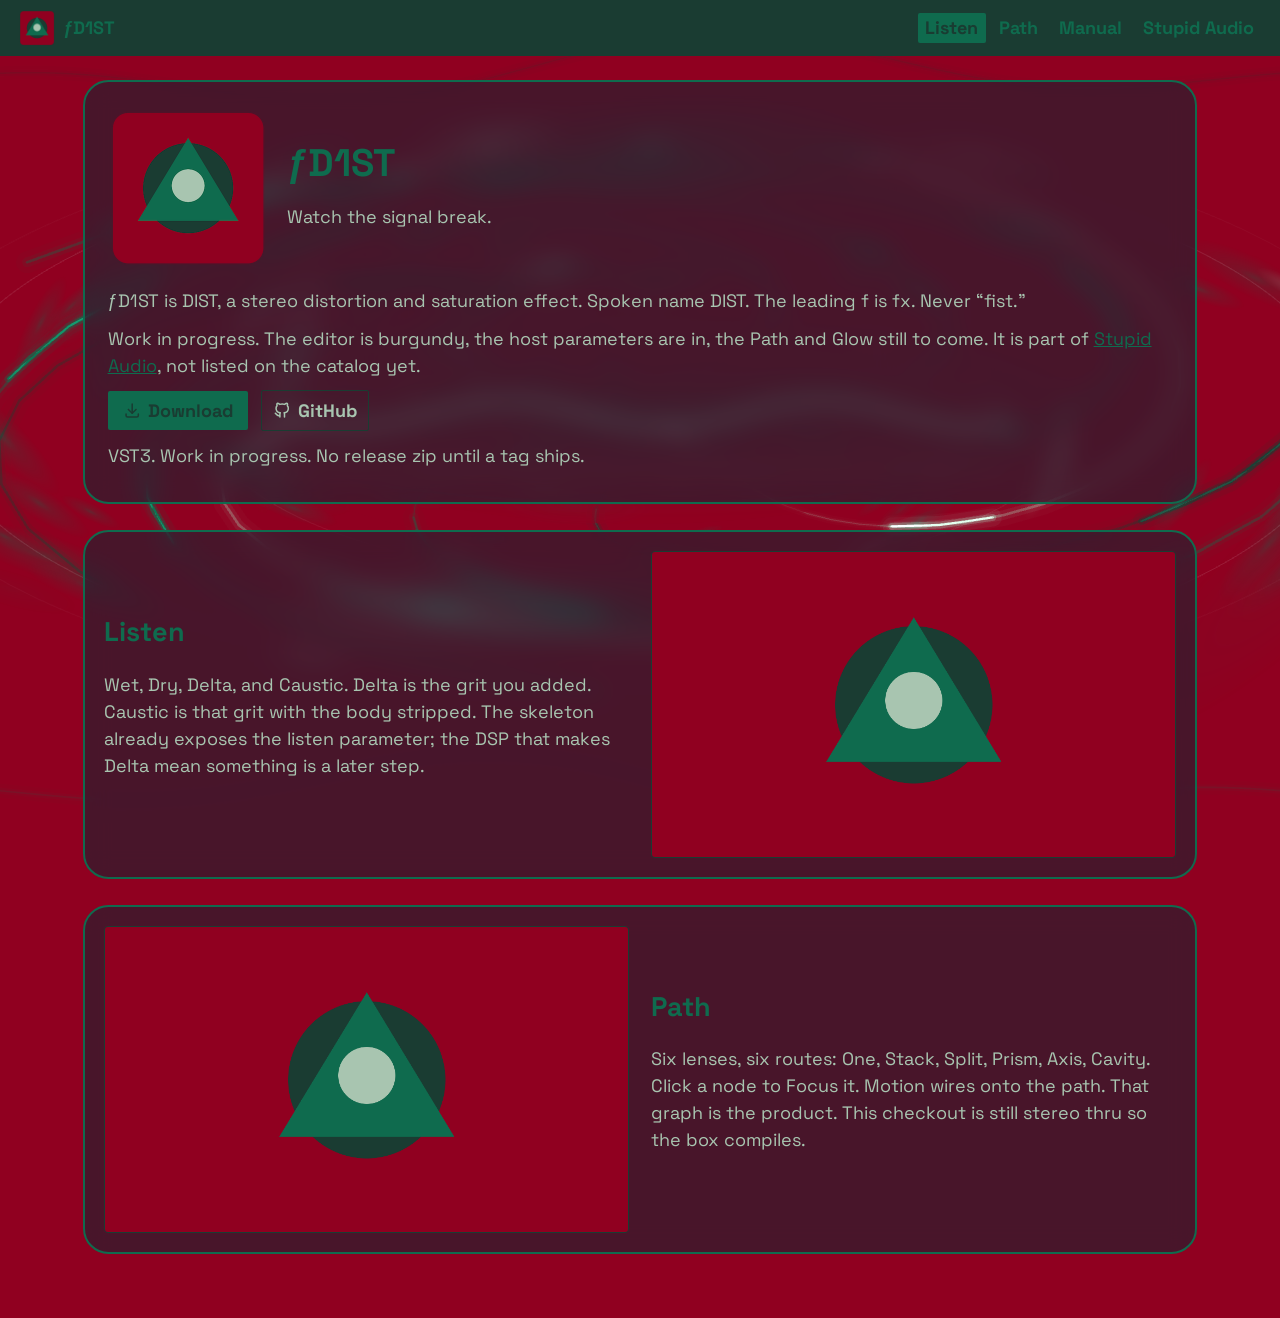
==== docs/index.html @ dd11bec7 "add GitHub Pages site under docs - Forest Depth theme, spec, stub landing and manual - vendor copied" ====
<!DOCTYPE html>
<html lang="en">
<head>
  <meta charset="utf-8">
  <meta name="viewport" content="width=device-width, initial-scale=1">
  <title>&fnof;D1ST — DIST distortion FX</title>
  <meta name="description" content="&fnof;D1ST is DIST, a stereo distortion and saturation effect. Watch the signal break. VST3. Work in progress.">
  <meta property="og:type" content="website">
  <meta property="og:site_name" content="Stupid Audio">
  <meta property="og:title" content="&fnof;D1ST — DIST distortion FX">
  <meta property="og:description" content="&fnof;D1ST is DIST, a stereo distortion and saturation effect. Watch the signal break. VST3. Work in progress.">
  <meta property="og:url" content="https://iamtew.github.io/fD1ST/">
  <meta property="og:image" content="https://iamtew.github.io/fD1ST/ogimage-fD1ST.png">
  <meta property="og:image:width" content="1200">
  <meta property="og:image:height" content="630">
  <meta name="twitter:card" content="summary_large_image">
  <meta name="twitter:image" content="https://iamtew.github.io/fD1ST/ogimage-fD1ST.png">
  <link rel="icon" href="logo.png">
  <link rel="stylesheet" href="style.css">
</head>
<body>
  <canvas id="fx" aria-hidden="true"></canvas>
  <header>
    <a class="brand" href="#top"><img src="logo.png" alt="" width="36" height="36">&fnof;D1ST</a>
    <button type="button" class="nav-toggle" aria-expanded="false" aria-controls="site-nav" aria-label="Menu">
      <svg class="icon" aria-hidden="true"><use href="icons.svg#menu"></use></svg>
    </button>
    <nav id="site-nav">
      <a href="#listen">Listen</a>
      <a href="#path">Path</a>
      <a href="docs.html">Manual</a>
      <a href="https://audio.stupid.systems/">Stupid Audio</a>
    </nav>
  </header>

  <main id="top" class="landing">
    <div class="hero-panel">
      <div class="lead">
        <img class="hero" src="logo.png" alt="&fnof;D1ST" width="160" height="160">
        <div>
          <h1>&fnof;D1ST</h1>
          <p class="tag">Watch the signal break.</p>
        </div>
      </div>
      <p>&fnof;D1ST is DIST, a stereo distortion and saturation effect. Spoken name DIST. The leading f is fx. Never “fist.”</p>
      <p>Work in progress. The editor is burgundy, the host parameters are in, the Path and Glow still to come. It is part of <a href="https://audio.stupid.systems/">Stupid Audio</a>, not listed on the catalog yet.</p>
      <p class="actions">
        <button type="button" class="download" data-dl-open>
          <svg class="icon" aria-hidden="true"><use href="icons.svg#download"></use></svg>
          Download
        </button>
        <a class="repo" href="https://github.com/iamtew/fD1ST">
          <svg class="icon" aria-hidden="true"><use href="icons.svg#github"></use></svg>
          GitHub
        </a>
      </p>
      <p class="meta">VST3. Work in progress. No release zip until a tag ships.</p>
    </div>

    <section id="listen" class="feature">
      <div>
        <h2>Listen</h2>
        <p>Wet, Dry, Delta, and Caustic. Delta is the grit you added. Caustic is that grit with the body stripped. The skeleton already exposes the listen parameter; the DSP that makes Delta mean something is a later step.</p>
      </div>
      <img class="shot" src="Screenshot1.png" alt="The &fnof;D1ST editor">
    </section>

    <section id="path" class="feature">
      <div>
        <h2>Path</h2>
        <p>Six lenses, six routes: One, Stack, Split, Prism, Axis, Cavity. Click a node to Focus it. Motion wires onto the path. That graph is the product. This checkout is still stereo thru so the box compiles.</p>
      </div>
      <img class="shot" src="Screenshot2.png" alt="&fnof;D1ST placeholder">
    </section>
  </main>

  <dialog id="dl" class="dl-dialog" aria-labelledby="dl-title">
    <button type="button" class="dl-close" data-dl-close aria-label="Close">
      <svg class="icon" aria-hidden="true"><use href="icons.svg#close"></use></svg>
    </button>
    <h2 id="dl-title">Download &fnof;D1ST</h2>
    <div class="dl-kind">
      <p>No tagged build yet. When a numeric tag ships, the Windows installer lands here.</p>
      <div class="dl-row" data-kind="installer" hidden>
        <a class="download os" data-os="win" hidden>
          <svg class="icon" aria-hidden="true"><use href="icons.svg#windows"></use></svg>
          Windows installer
        </a>
      </div>
    </div>
    <div class="dl-kind">
      <p>The VST3 zip is just the plugin. Drop it where your DAW looks for VST3s. Mac builds are ad-hoc signed, so Gatekeeper will sulk until you right-click Open the first time.</p>
      <div class="dl-row" data-kind="vst3" hidden>
        <a class="download os" data-os="win" hidden>
          <svg class="icon" aria-hidden="true"><use href="icons.svg#windows"></use></svg>
          Windows
        </a>
        <a class="download os" data-os="linux" hidden>
          <svg class="icon tux" aria-hidden="true"><use href="icons.svg#linux"></use></svg>
          Linux
        </a>
        <a class="download os" data-os="mac" hidden>
          <svg class="icon" aria-hidden="true"><use href="icons.svg#apple"></use></svg>
          macOS
        </a>
      </div>
    </div>
    <img class="dl-logo" src="logo.png" alt="" width="192" height="192">
  </dialog>

  <script src="icons.js"></script>
  <script type="module" src="fx.js"></script>
  <script src="site.js"></script>
</body>
</html>
---- docs/style.css ----
@font-face {
  font-family: "Space Grotesk";
  src: url("vendor/fonts/SpaceGrotesk-latin-wght.woff2") format("woff2");
  font-weight: 300 700;
  font-style: normal;
  font-display: swap;
}

:root {
  --ink: #1A3C32;
  --knob: #1A3C32;
  --lane: #1A3C32;
  --background: #900020;
  --orange: #0F6B4E;
  --orange-dim: #A8C5B0;
  --metal: #A8C5B0;
  --muted: #A8C5B0;
}

* { box-sizing: border-box; }

body {
  margin: 0;
  background: var(--background);
  color: var(--metal);
  font: 18px/1.5 "Space Grotesk", sans-serif;
}

#fx {
  position: fixed;
  inset: 0;
  overflow: hidden;
  pointer-events: none;
  z-index: 0;
}

/* ?fx preview: the canvas is the whole page. */
body.fx-only { overflow: hidden; cursor: none; }
body.fx-only > :not(#fx) { display: none; }

a { color: var(--orange); }
a:hover { color: var(--orange-dim); }

.icon {
  width: 1.15rem;
  height: 1.15rem;
  flex: 0 0 auto;
  display: block;
  fill: none;
  stroke: currentColor;
  stroke-width: 2;
  pointer-events: none;
}

/* Filled Tux. The stroke rule above would erase it. */
.icon.tux {
  width: 1.45rem;
  height: 1.45rem;
  fill: currentColor;
  stroke: none;
}

header {
  position: sticky;
  top: 0;
  z-index: 2;
  display: flex;
  align-items: center;
  justify-content: space-between;
  gap: 1rem;
  padding: 0.6rem 1.2rem;
  background: var(--ink);
  border-bottom: 1px solid var(--lane);
}

.brand {
  display: flex;
  align-items: center;
  gap: 0.5rem;
  color: var(--orange);
  font-weight: 700;
  text-decoration: none;
}

.brand img { width: 36px; height: 36px; display: block; }

.nav-toggle {
  display: none;
  margin-left: auto;
  background: none;
  border: 1px solid var(--lane);
  color: var(--orange);
  padding: 0.35rem;
  border-radius: 2px;
  cursor: pointer;
}

header nav {
  display: flex;
  flex-wrap: wrap;
  align-items: center;
  gap: 0.4rem;
  justify-content: flex-end;
}

header nav a {
  color: var(--orange);
  font-weight: 700;
  text-decoration: none;
  padding: 0.1rem 0.45rem;
  border-radius: 2px;
}

header nav a.on,
header nav a[aria-current="page"] {
  color: var(--ink);
  background: var(--orange);
}

.topbar-label {
  color: var(--orange);
  letter-spacing: 0.16em;
  text-transform: uppercase;
  font-size: 0.72rem;
}

.topbar .download { margin-left: auto; }

.repo {
  display: inline-flex;
  align-items: center;
  gap: 0.4rem;
  color: var(--metal);
  text-decoration: none;
  padding: 0.35rem 0.7rem;
  border: 1px solid var(--lane);
  border-radius: 2px;
  font-weight: 700;
}

.repo:hover { color: var(--orange); border-color: var(--orange); }

main.landing {
  position: relative;
  z-index: 1;
  max-width: 72rem;
  margin: 0 auto;
  padding: 1.5rem 1.2rem 4rem;
}

.hero-panel,
.feature {
  background: rgba(26, 35, 50, 0.6);
  border: 2px solid var(--orange);
  border-radius: 1.6rem;
  backdrop-filter: blur(12px);
  -webkit-backdrop-filter: blur(12px);
}

.hero-panel {
  padding: 1.6rem 1.4rem 1.4rem;
}

.lead {
  display: flex;
  align-items: center;
  gap: 1.2rem;
  margin-bottom: 1.2rem;
}

.hero { display: block; flex-shrink: 0; width: 160px; height: 160px; }

h1, h2 { color: var(--orange); margin: 0 0 0.4rem; }

h1 { font-size: 2.4rem; }

.hero-panel p { margin: 0.7rem 0; }

.demos {
  display: flex;
  flex-wrap: wrap;
  gap: 1rem;
  margin: 1rem 0;
}

.demo { margin: 0; flex: 1 1 16rem; }
.demo a { display: block; font-size: 0.95rem; margin-bottom: 0.25rem; font-weight: 700; }
.demo audio { width: 100%; display: block; }

.actions {
  display: flex;
  flex-wrap: wrap;
  align-items: center;
  gap: 0.8rem;
  margin: 1rem 0 0.4rem;
}

.download {
  display: inline-flex;
  align-items: center;
  gap: 0.4rem;
  background: var(--orange);
  color: var(--ink);
  font: inherit;
  font-weight: 700;
  text-decoration: none;
  padding: 0.4rem 0.95rem;
  border: 0;
  border-radius: 2px;
  cursor: pointer;
}

.download:hover { background: var(--orange-dim); color: var(--ink); }

.meta { color: var(--muted); margin: 0; }

.feature {
  display: grid;
  grid-template-columns: 1fr 1fr;
  gap: 1.4rem;
  align-items: center;
  margin-top: 1.6rem;
  padding: 1.2rem;
}

.feature:nth-of-type(even) { direction: rtl; }
.feature:nth-of-type(even) > * { direction: ltr; }

.shot-open {
  display: block;
  width: 100%;
  padding: 0;
  border: 0;
  background: none;
  cursor: zoom-in;
}

.shot {
  display: block;
  width: 100%;
  border-radius: 4px;
  border: 1px solid var(--lane);
}

.shot-dialog {
  position: fixed;
  padding: 0;
  border: 0;
  background: transparent;
  max-width: calc(100vw - 3rem);
  max-height: calc(100vh - 3rem);
}

.shot-dialog[open] { animation: dl-in 0.22s ease; }

.shot-dialog::backdrop {
  background: rgba(0, 0, 0, 0.55);
  backdrop-filter: blur(8px);
  -webkit-backdrop-filter: blur(8px);
}

.shot-dialog img {
  display: block;
  max-width: calc(100vw - 3rem);
  max-height: calc(100vh - 3rem);
  border-radius: 4px;
}

.brand-home {
  display: inline-flex;
  align-items: center;
  gap: 0.25rem;
  margin-left: 0.15rem;
  font-weight: 700;
}

strong { color: var(--orange); }

.dl-dialog {
  width: min(32rem, calc(100vw - 2rem));
  max-height: calc(100vh - 2rem);
  overflow: auto;
  padding: 1.4rem 1.3rem 1.2rem;
  border: 2px solid var(--orange);
  border-radius: 4px;
  background: var(--knob);
  color: var(--metal);
  color-scheme: dark;
}

.dl-dialog[open] {
  animation: dl-in 0.22s ease;
}

@keyframes dl-in {
  from { transform: translateY(10px) scale(0.98); }
  to { transform: none; }
}

.dl-dialog::backdrop {
  background: rgba(0, 0, 0, 0.55);
  backdrop-filter: blur(8px);
  -webkit-backdrop-filter: blur(8px);
}

.dl-close {
  position: absolute;
  top: 0.6rem;
  right: 0.6rem;
  z-index: 1;
  display: grid;
  place-items: center;
  width: 2.25rem;
  height: 2.25rem;
  padding: 0;
  background: var(--ink);
  border: 2px solid var(--orange);
  border-radius: 4px;
  color: var(--orange);
  cursor: pointer;
}

.dl-close .icon {
  width: 1.35rem;
  height: 1.35rem;
}

.dl-close:hover { background: var(--lane); }

.shot-dialog .dl-close {
  position: fixed;
  top: 1rem;
  right: 1rem;
}

.dl-dialog { position: fixed; }
.dl-dialog h2 { padding-right: 2rem; }

.dl-kind { margin: 1rem 0; }
.dl-kind p { margin: 0 0 0.5rem; font-size: 0.95rem; }

.dl-row {
  display: flex;
  flex-wrap: wrap;
  gap: 0.4rem;
}

.dl-logo {
  display: block;
  width: 192px;
  height: auto;
  margin: 1.2rem auto 0;
}

.shell {
  position: relative;
  z-index: 1;
  display: grid;
  grid-template-columns: 220px 1fr;
  min-height: calc(100vh - 57px);
}

.nav {
  padding: 12px 0;
  background: var(--knob);
  border-right: 1px solid var(--lane);
}

.nav-group {
  margin: 12px 16px 4px;
  font-size: 0.72rem;
  letter-spacing: 0.06em;
  text-transform: uppercase;
  color: var(--muted);
}

.nav a {
  display: flex;
  align-items: center;
  gap: 10px;
  padding: 8px 16px;
  color: var(--muted);
  text-decoration: none;
}

.nav a[aria-current="page"] {
  color: var(--ink);
  background: var(--orange);
}

.doc {
  padding: 28px 32px 80px;
  max-width: 52rem;
}

.doc h1 { margin-top: 0; font-size: 1.8rem; color: var(--orange); }
.doc h2 { margin-top: 1.8rem; font-size: 1.15rem; color: var(--orange); }
.doc h3 { color: var(--orange); }
.doc p, .doc li { line-height: 1.5; }
.doc ul, .doc ol { padding-left: 1.25rem; }
.doc code {
  font-family: ui-monospace, Consolas, monospace;
  font-size: 0.92em;
  background: var(--lane);
  padding: 0 4px;
  border-radius: 2px;
}
.doc pre {
  background: var(--lane);
  border: 1px solid var(--lane);
  padding: 12px 14px;
  overflow: auto;
}
.doc table {
  width: 100%;
  border-collapse: collapse;
  margin: 1rem 0;
  font-size: 0.92rem;
}
.doc th, .doc td {
  border: 1px solid var(--lane);
  padding: 6px 8px;
  text-align: left;
  vertical-align: top;
}
.doc th { background: var(--knob); }
.doc img { max-width: 100%; height: auto; border-radius: 4px; }

.muted { color: var(--muted); }

@media (max-width: 900px) {
  .feature,
  .feature:nth-of-type(even) {
    grid-template-columns: 1fr;
    direction: ltr;
  }
}

@media (max-width: 800px) {
  .nav-toggle { display: flex; }
  header { flex-wrap: wrap; }
  header nav {
    display: none;
    flex-basis: 100%;
    flex-direction: column;
    align-items: stretch;
  }
  header.nav-open nav { display: flex; }
  .shell { grid-template-columns: 1fr; }
  .nav {
    display: flex;
    flex-wrap: wrap;
    gap: 0;
    border-right: 0;
    border-bottom: 1px solid var(--lane);
  }
  .nav a { padding: 8px 12px; }
  .nav-group { flex-basis: 100%; margin: 8px 12px 0; }
  .doc { padding: 20px 16px 64px; }
  .hero { width: 112px; height: 112px; }
  h1 { font-size: 1.8rem; }
}
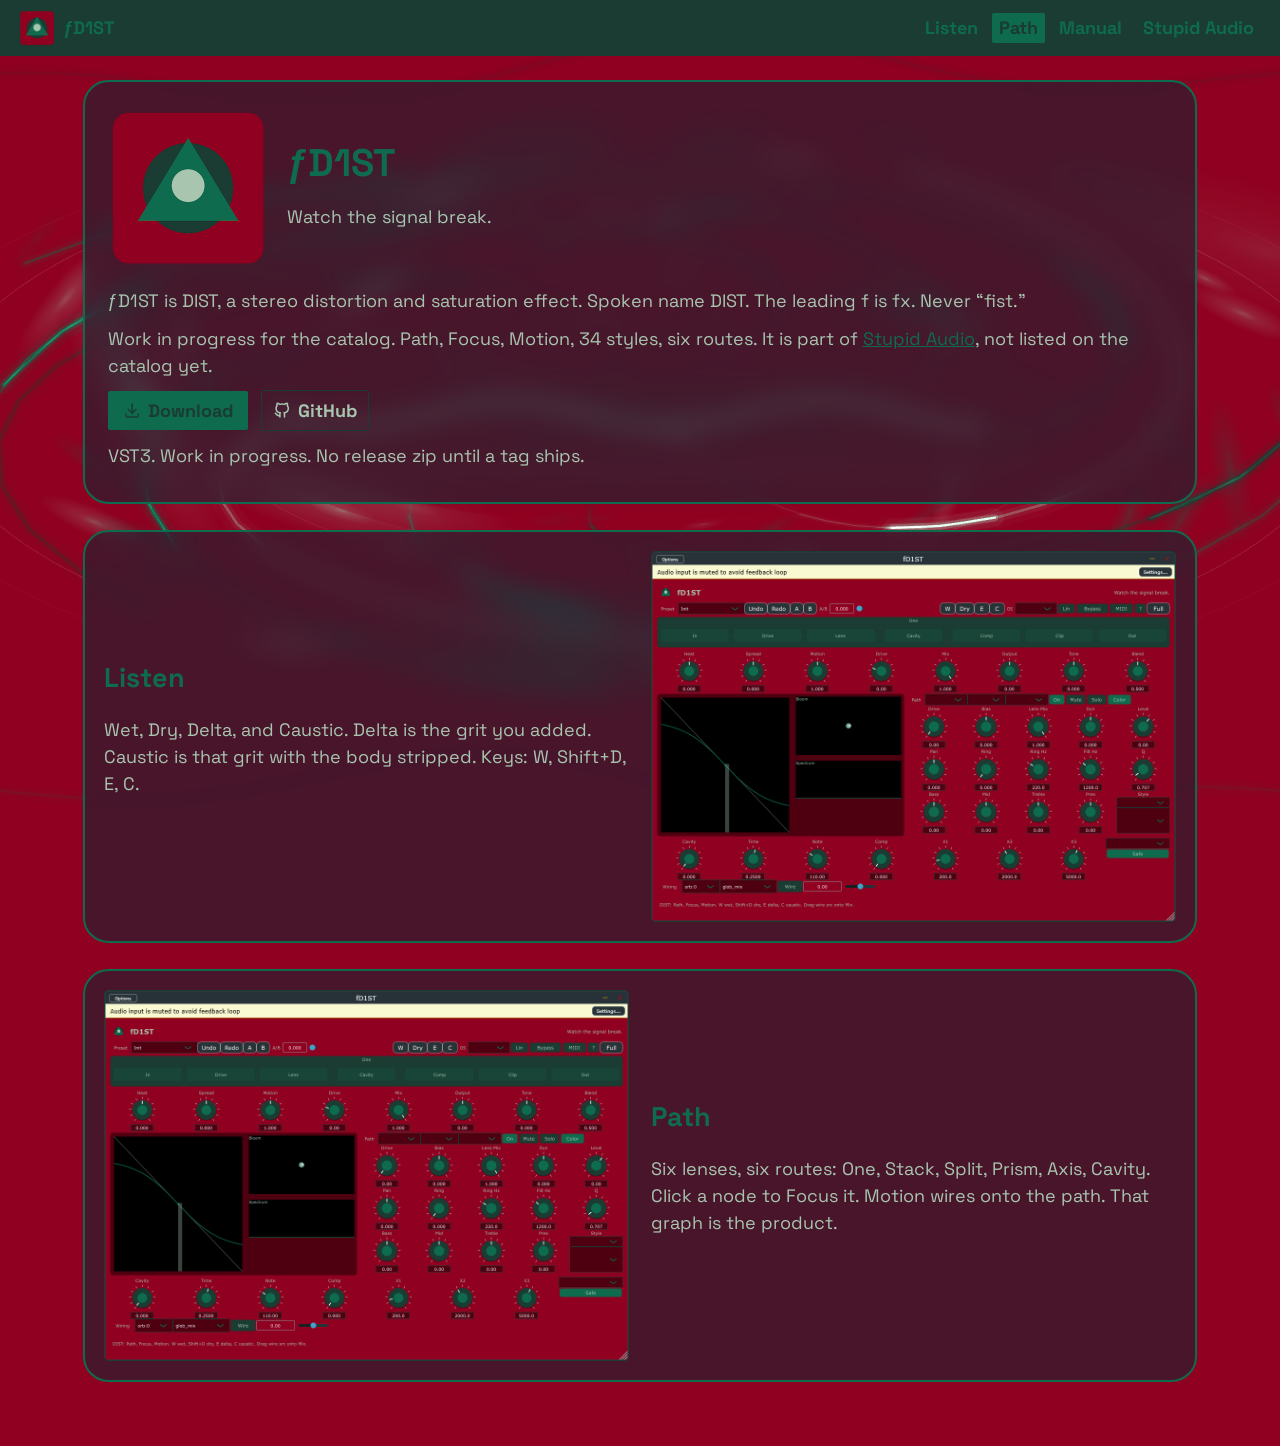
==== commit ef7ef203: "sync docs with spec-complete DIST - tick TODO ceilings, refresh Pages copy and screenshots - point r" ====
--- a/docs/index.html
+++ b/docs/index.html
@@ -43,7 +43,7 @@
         </div>
       </div>
       <p>&fnof;D1ST is DIST, a stereo distortion and saturation effect. Spoken name DIST. The leading f is fx. Never “fist.”</p>
-      <p>Work in progress. The editor is burgundy, the host parameters are in, the Path and Glow still to come. It is part of <a href="https://audio.stupid.systems/">Stupid Audio</a>, not listed on the catalog yet.</p>
+      <p>Work in progress for the catalog. Path, Focus, Motion, 34 styles, six routes. It is part of <a href="https://audio.stupid.systems/">Stupid Audio</a>, not listed on the catalog yet.</p>
       <p class="actions">
         <button type="button" class="download" data-dl-open>
           <svg class="icon" aria-hidden="true"><use href="icons.svg#download"></use></svg>
@@ -60,7 +60,7 @@
     <section id="listen" class="feature">
       <div>
         <h2>Listen</h2>
-        <p>Wet, Dry, Delta, and Caustic. Delta is the grit you added. Caustic is that grit with the body stripped. The skeleton already exposes the listen parameter; the DSP that makes Delta mean something is a later step.</p>
+        <p>Wet, Dry, Delta, and Caustic. Delta is the grit you added. Caustic is that grit with the body stripped. Keys: W, Shift+D, E, C.</p>
       </div>
       <img class="shot" src="Screenshot1.png" alt="The &fnof;D1ST editor">
     </section>
@@ -68,9 +68,9 @@
     <section id="path" class="feature">
       <div>
         <h2>Path</h2>
-        <p>Six lenses, six routes: One, Stack, Split, Prism, Axis, Cavity. Click a node to Focus it. Motion wires onto the path. That graph is the product. This checkout is still stereo thru so the box compiles.</p>
+        <p>Six lenses, six routes: One, Stack, Split, Prism, Axis, Cavity. Click a node to Focus it. Motion wires onto the path. That graph is the product.</p>
       </div>
-      <img class="shot" src="Screenshot2.png" alt="&fnof;D1ST placeholder">
+      <img class="shot" src="Screenshot2.png" alt="&fnof;D1ST Path">
     </section>
   </main>
 
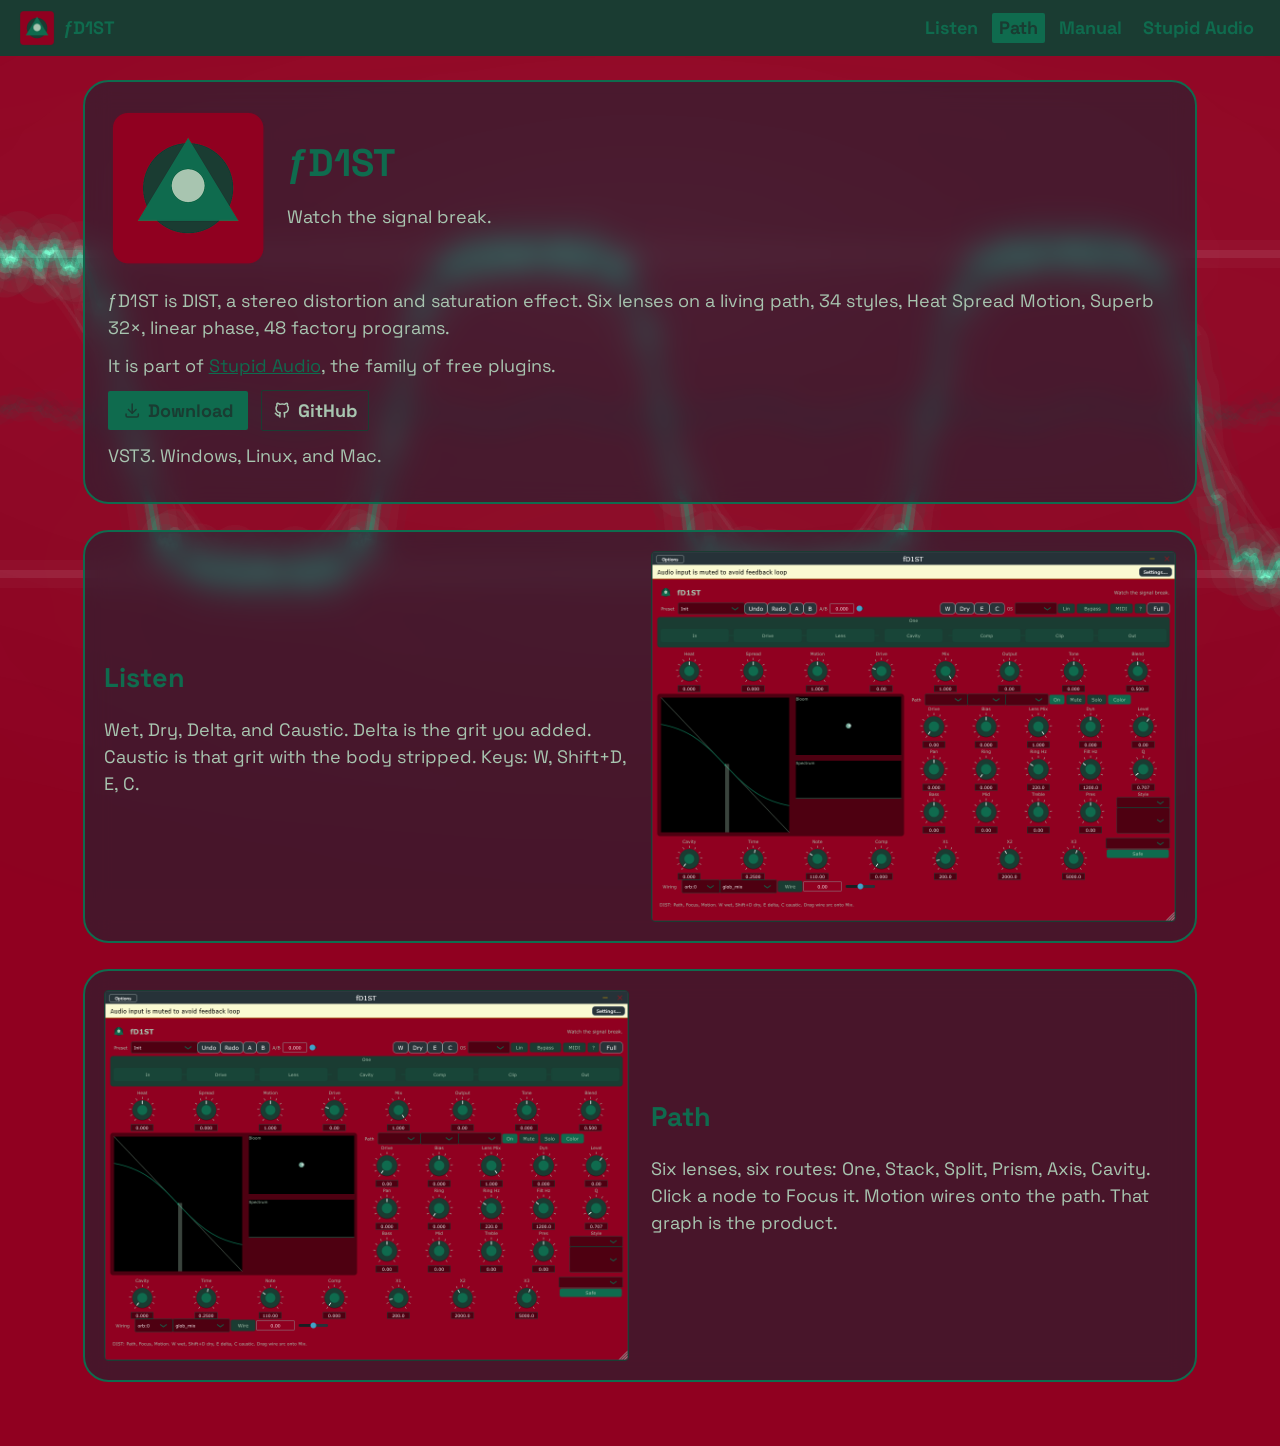
==== commit b0277bde: "sell features and swap sat backdrop - drop naming lecture and wip status from site copy - replace th" ====
--- a/docs/index.html
+++ b/docs/index.html
@@ -4,11 +4,11 @@
   <meta charset="utf-8">
   <meta name="viewport" content="width=device-width, initial-scale=1">
   <title>&fnof;D1ST — DIST distortion FX</title>
-  <meta name="description" content="&fnof;D1ST is DIST, a stereo distortion and saturation effect. Watch the signal break. VST3. Work in progress.">
+  <meta name="description" content="&fnof;D1ST is DIST, a stereo distortion and saturation effect. Six lenses, 34 styles, Path, Focus, Motion. Watch the signal break. VST3.">
   <meta property="og:type" content="website">
   <meta property="og:site_name" content="Stupid Audio">
   <meta property="og:title" content="&fnof;D1ST — DIST distortion FX">
-  <meta property="og:description" content="&fnof;D1ST is DIST, a stereo distortion and saturation effect. Watch the signal break. VST3. Work in progress.">
+  <meta property="og:description" content="&fnof;D1ST is DIST, a stereo distortion and saturation effect. Six lenses, 34 styles, Path, Focus, Motion. Watch the signal break. VST3.">
   <meta property="og:url" content="https://iamtew.github.io/fD1ST/">
   <meta property="og:image" content="https://iamtew.github.io/fD1ST/ogimage-fD1ST.png">
   <meta property="og:image:width" content="1200">
@@ -42,8 +42,8 @@
           <p class="tag">Watch the signal break.</p>
         </div>
       </div>
-      <p>&fnof;D1ST is DIST, a stereo distortion and saturation effect. Spoken name DIST. The leading f is fx. Never “fist.”</p>
-      <p>Work in progress for the catalog. Path, Focus, Motion, 34 styles, six routes. It is part of <a href="https://audio.stupid.systems/">Stupid Audio</a>, not listed on the catalog yet.</p>
+      <p>&fnof;D1ST is DIST, a stereo distortion and saturation effect. Six lenses on a living path, 34 styles, Heat Spread Motion, Superb 32×, linear phase, 48 factory programs.</p>
+      <p>It is part of <a href="https://audio.stupid.systems/">Stupid Audio</a>, the family of free plugins.</p>
       <p class="actions">
         <button type="button" class="download" data-dl-open>
           <svg class="icon" aria-hidden="true"><use href="icons.svg#download"></use></svg>
@@ -54,7 +54,7 @@
           GitHub
         </a>
       </p>
-      <p class="meta">VST3. Work in progress. No release zip until a tag ships.</p>
+      <p class="meta">VST3. Windows, Linux, and Mac.</p>
     </div>
 
     <section id="listen" class="feature">
@@ -80,7 +80,7 @@
     </button>
     <h2 id="dl-title">Download &fnof;D1ST</h2>
     <div class="dl-kind">
-      <p>No tagged build yet. When a numeric tag ships, the Windows installer lands here.</p>
+      <p>The Windows installer is the easy path. It drops the VST3 where your DAW looks for plugins.</p>
       <div class="dl-row" data-kind="installer" hidden>
         <a class="download os" data-os="win" hidden>
           <svg class="icon" aria-hidden="true"><use href="icons.svg#windows"></use></svg>
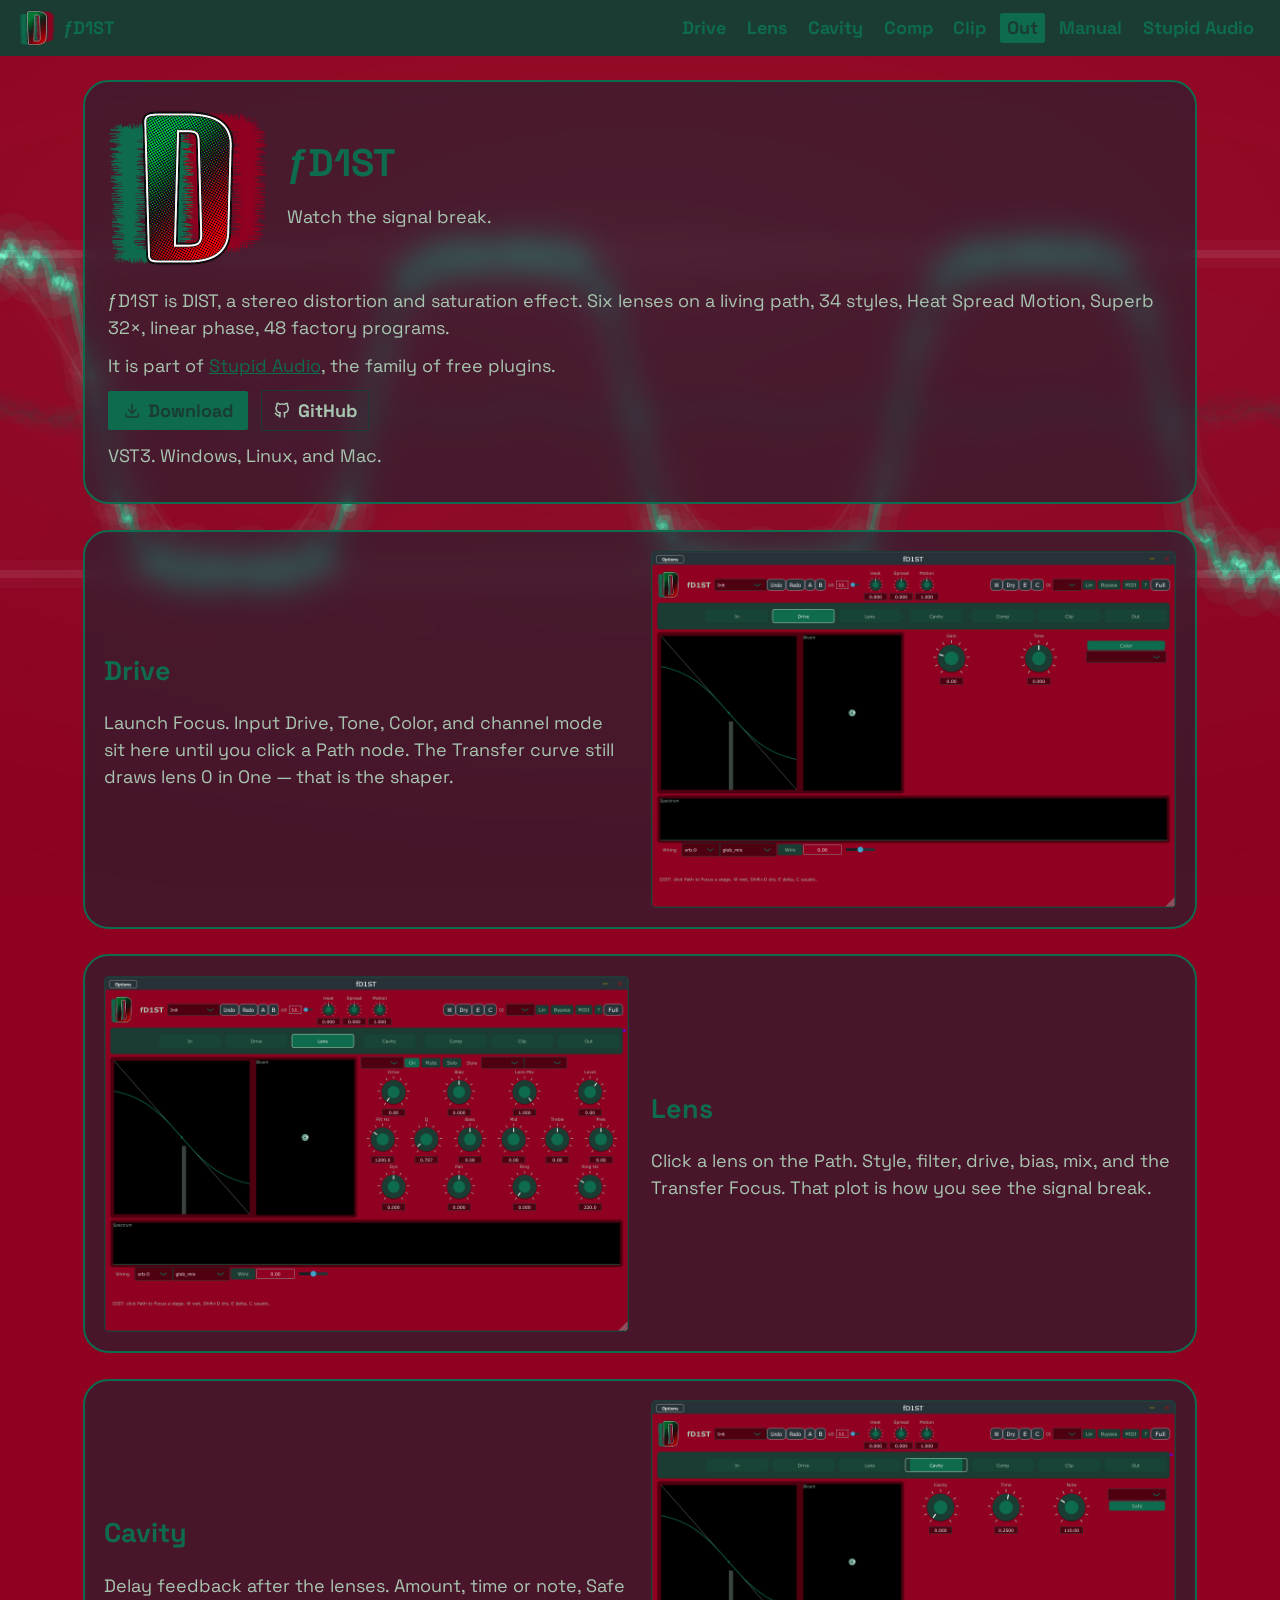
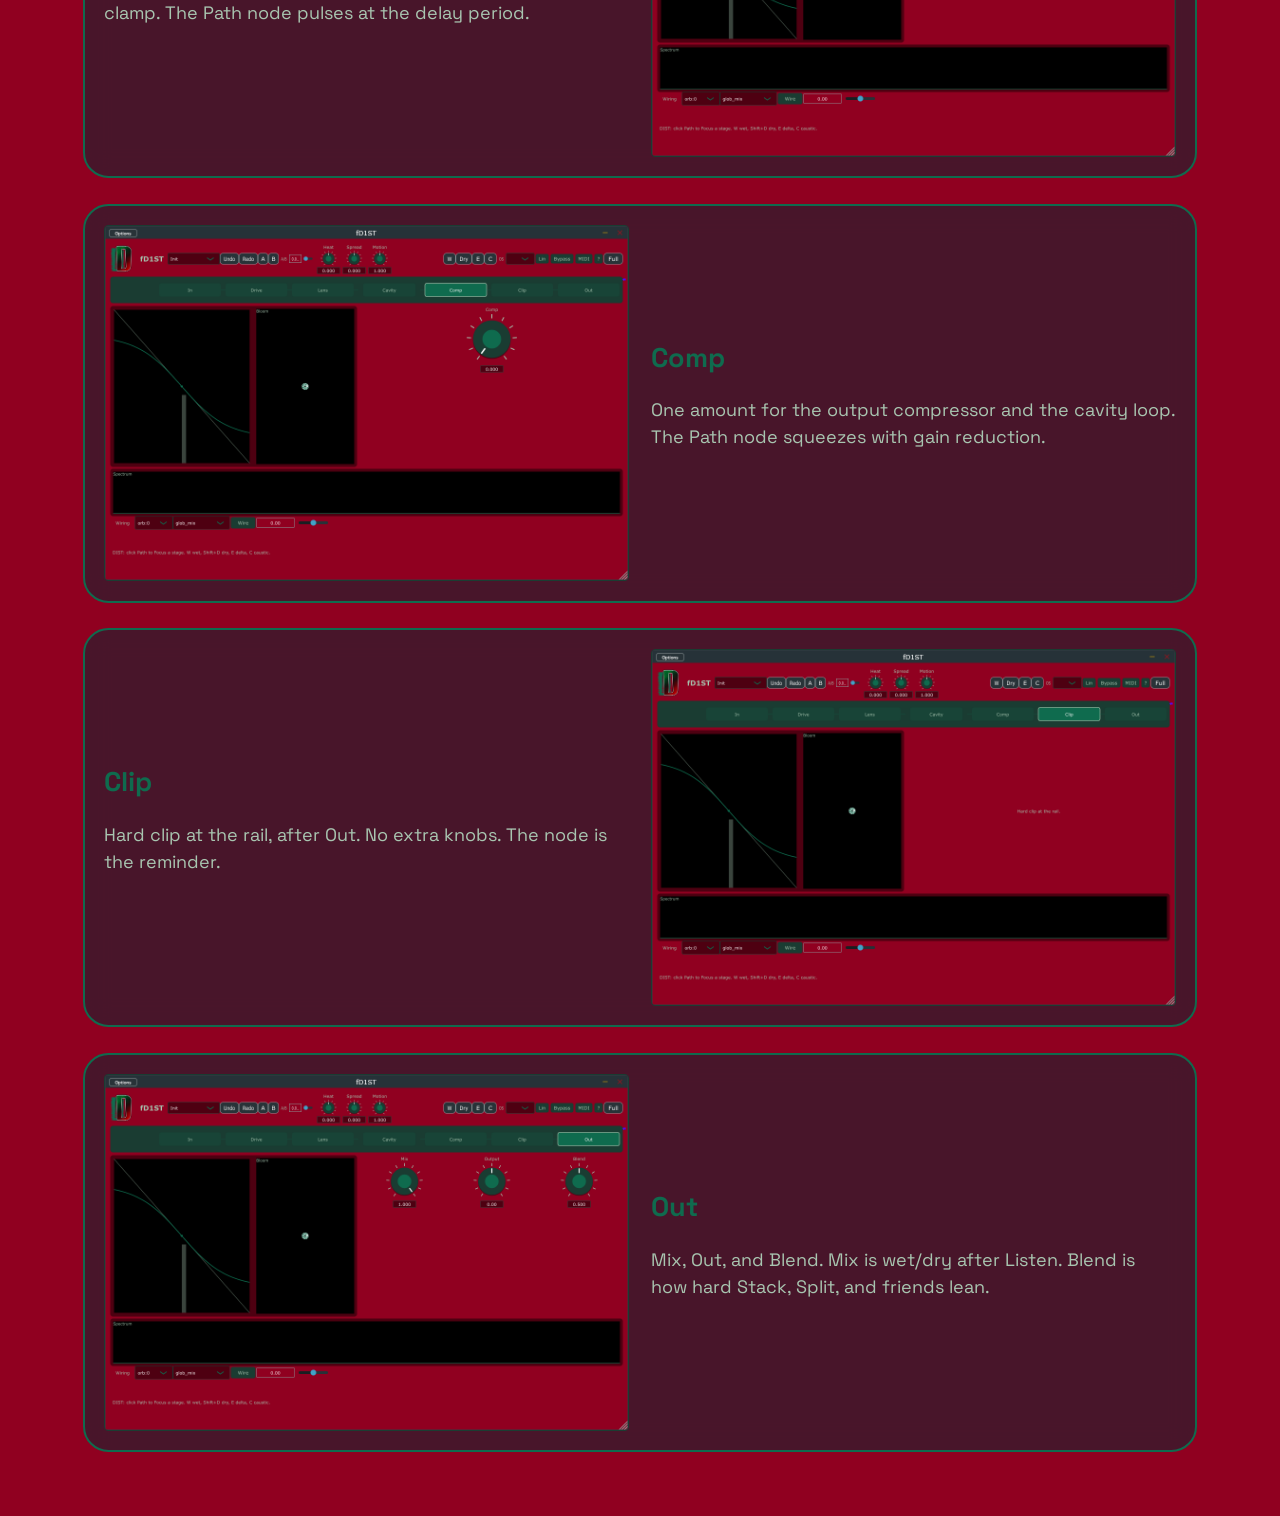
==== commit b064f26f: "add Path Focus sections on landing - one feature block and lightbox per stage - header nav follows D" ====
--- a/docs/index.html
+++ b/docs/index.html
@@ -26,8 +26,12 @@
       <svg class="icon" aria-hidden="true"><use href="icons.svg#menu"></use></svg>
     </button>
     <nav id="site-nav">
-      <a href="#listen">Listen</a>
-      <a href="#path">Path</a>
+      <a href="#drive">Drive</a>
+      <a href="#lens">Lens</a>
+      <a href="#cavity">Cavity</a>
+      <a href="#comp">Comp</a>
+      <a href="#clip">Clip</a>
+      <a href="#out">Out</a>
       <a href="docs.html">Manual</a>
       <a href="https://audio.stupid.systems/">Stupid Audio</a>
     </nav>
@@ -57,20 +61,64 @@
       <p class="meta">VST3. Windows, Linux, and Mac.</p>
     </div>
 
-    <section id="listen" class="feature">
+    <section id="drive" class="feature">
       <div>
-        <h2>Listen</h2>
-        <p>Wet, Dry, Delta, and Caustic. Delta is the grit you added. Caustic is that grit with the body stripped. Keys: W, Shift+D, E, C.</p>
+        <h2>Drive</h2>
+        <p>Launch Focus. Input Drive, Tone, Color, and channel mode sit here until you click a Path node. The Transfer curve still draws lens 0 in One — that is the shaper.</p>
       </div>
-      <img class="shot" src="Screenshot1.png" alt="The &fnof;D1ST editor">
+      <button type="button" class="shot-open" data-shot="drive.png" data-shot-alt="&fnof;D1ST Drive Focus">
+        <img class="shot" src="drive.png" alt="&fnof;D1ST Drive Focus">
+      </button>
     </section>
 
-    <section id="path" class="feature">
+    <section id="lens" class="feature">
       <div>
-        <h2>Path</h2>
-        <p>Six lenses, six routes: One, Stack, Split, Prism, Axis, Cavity. Click a node to Focus it. Motion wires onto the path. That graph is the product.</p>
+        <h2>Lens</h2>
+        <p>Click a lens on the Path. Style, filter, drive, bias, mix, and the Transfer Focus. That plot is how you see the signal break.</p>
       </div>
-      <img class="shot" src="Screenshot2.png" alt="&fnof;D1ST Path">
+      <button type="button" class="shot-open" data-shot="lens.png" data-shot-alt="&fnof;D1ST Lens Focus">
+        <img class="shot" src="lens.png" alt="&fnof;D1ST Lens Focus">
+      </button>
+    </section>
+
+    <section id="cavity" class="feature">
+      <div>
+        <h2>Cavity</h2>
+        <p>Delay feedback after the lenses. Amount, time or note, Safe clamp. The Path node pulses at the delay period.</p>
+      </div>
+      <button type="button" class="shot-open" data-shot="cavity.png" data-shot-alt="&fnof;D1ST Cavity Focus">
+        <img class="shot" src="cavity.png" alt="&fnof;D1ST Cavity Focus">
+      </button>
+    </section>
+
+    <section id="comp" class="feature">
+      <div>
+        <h2>Comp</h2>
+        <p>One amount for the output compressor and the cavity loop. The Path node squeezes with gain reduction.</p>
+      </div>
+      <button type="button" class="shot-open" data-shot="comp.png" data-shot-alt="&fnof;D1ST Comp Focus">
+        <img class="shot" src="comp.png" alt="&fnof;D1ST Comp Focus">
+      </button>
+    </section>
+
+    <section id="clip" class="feature">
+      <div>
+        <h2>Clip</h2>
+        <p>Hard clip at the rail, after Out. No extra knobs. The node is the reminder.</p>
+      </div>
+      <button type="button" class="shot-open" data-shot="clip.png" data-shot-alt="&fnof;D1ST Clip Focus">
+        <img class="shot" src="clip.png" alt="&fnof;D1ST Clip Focus">
+      </button>
+    </section>
+
+    <section id="out" class="feature">
+      <div>
+        <h2>Out</h2>
+        <p>Mix, Out, and Blend. Mix is wet/dry after Listen. Blend is how hard Stack, Split, and friends lean.</p>
+      </div>
+      <button type="button" class="shot-open" data-shot="out.png" data-shot-alt="&fnof;D1ST Out Focus">
+        <img class="shot" src="out.png" alt="&fnof;D1ST Out Focus">
+      </button>
     </section>
   </main>
 
@@ -108,6 +156,13 @@
     <img class="dl-logo" src="logo.png" alt="" width="192" height="192">
   </dialog>
 
+  <dialog id="shot" class="shot-dialog">
+    <button type="button" class="dl-close" data-shot-close aria-label="Close">
+      <svg class="icon" aria-hidden="true"><use href="icons.svg#close"></use></svg>
+    </button>
+    <img id="shot-full" alt="">
+  </dialog>
+
   <script src="icons.js"></script>
   <script type="module" src="fx.js"></script>
   <script src="site.js"></script>
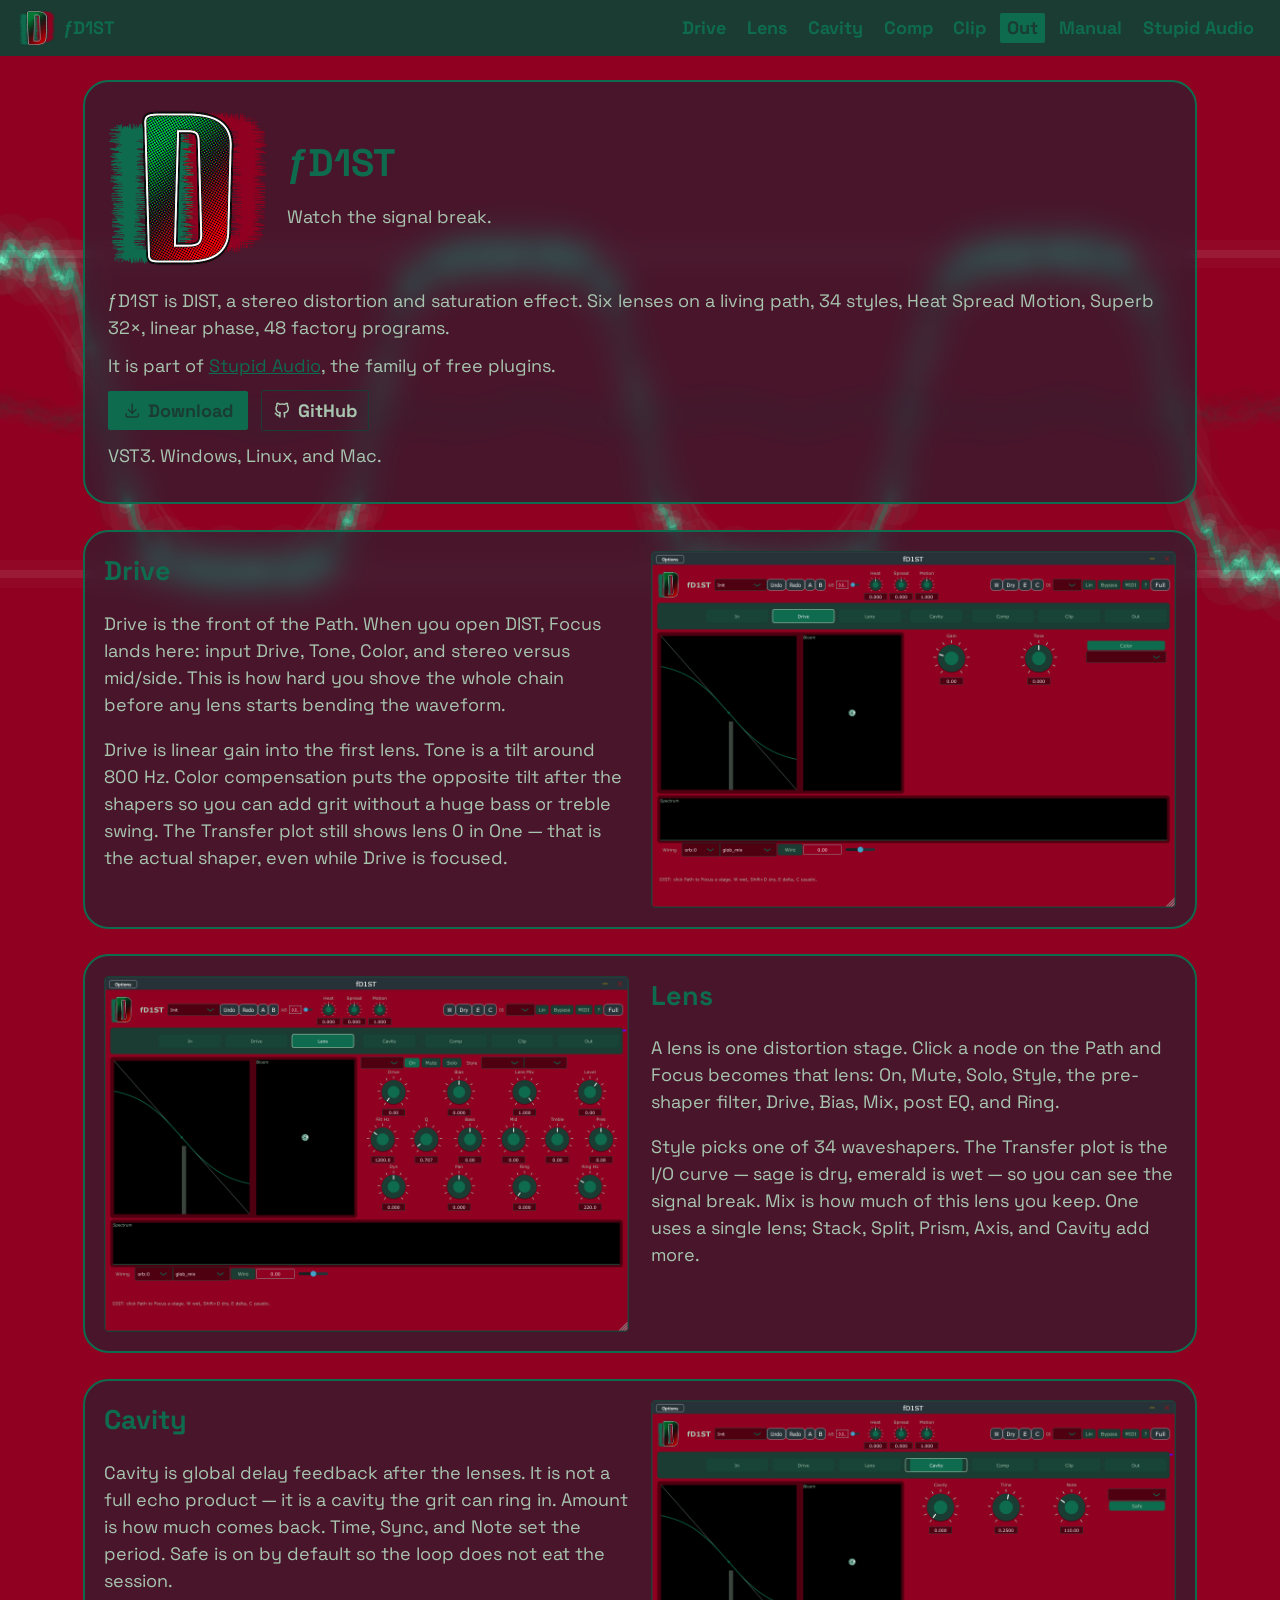
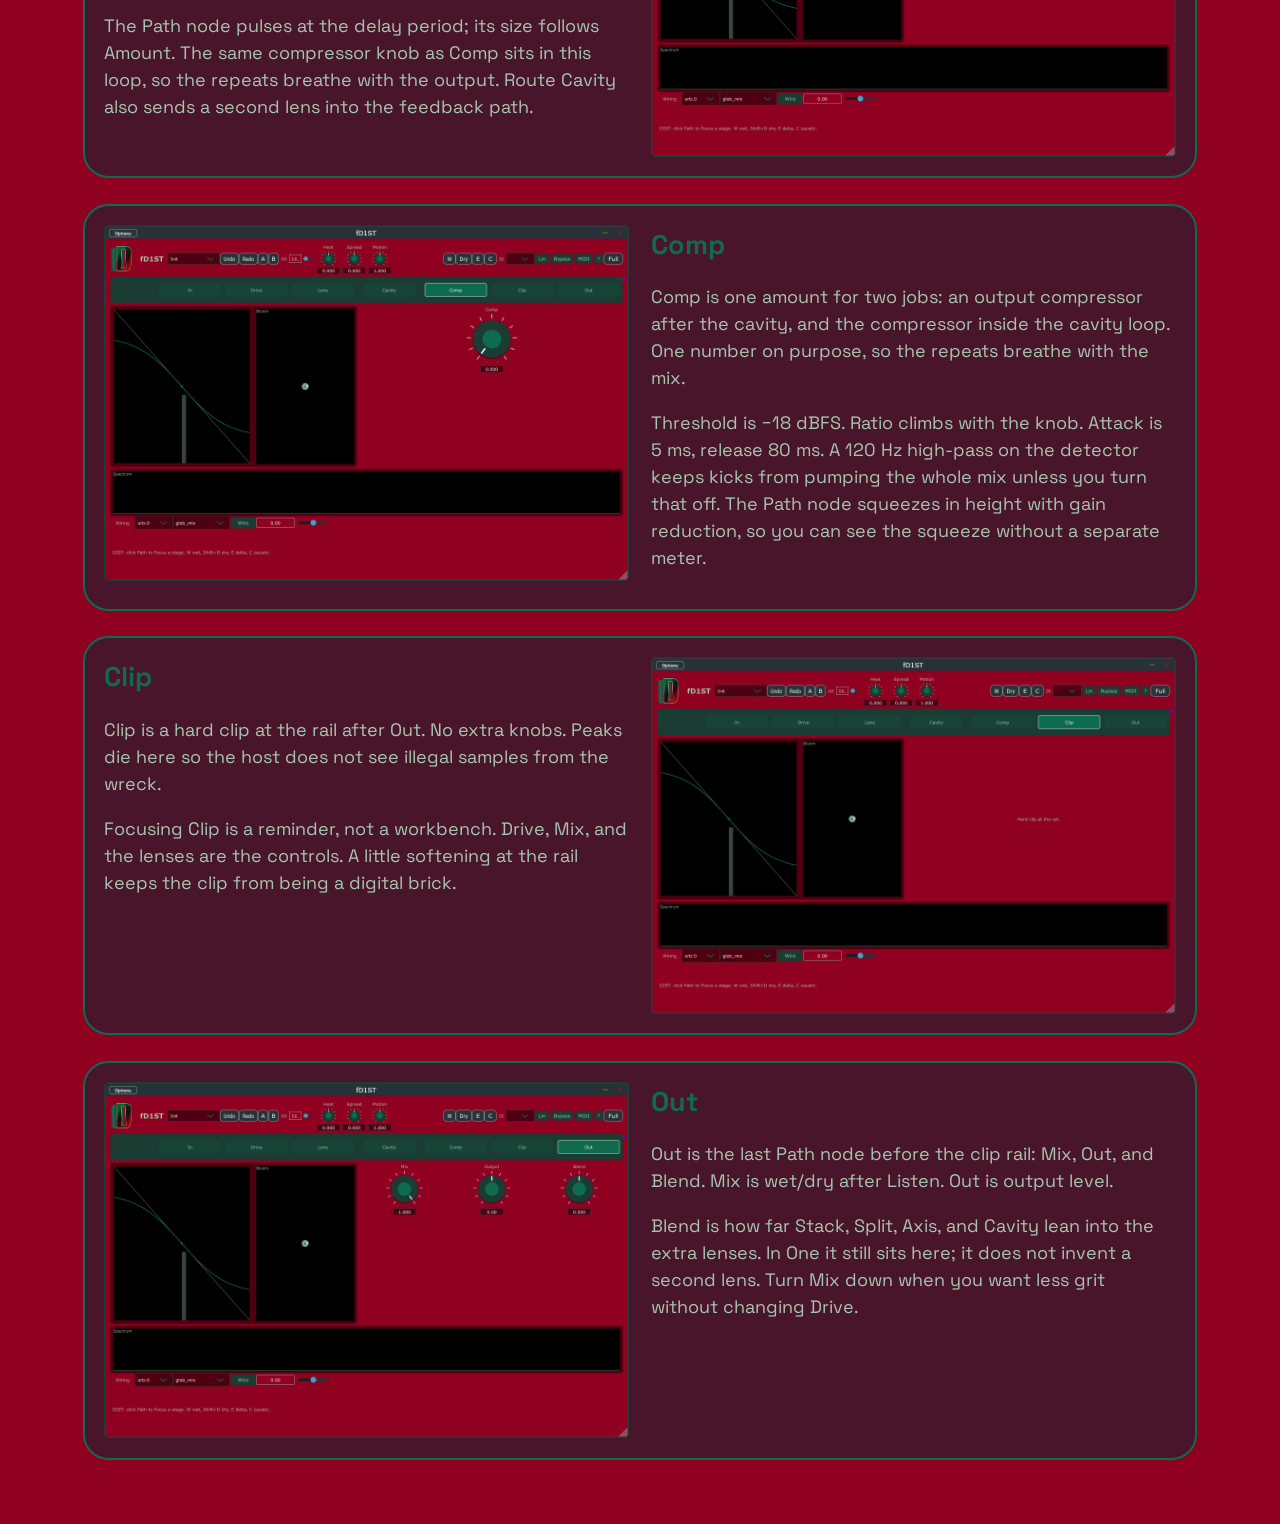
==== commit 0fe10a44: "explain landing screenshot sections - two paragraphs per Drive, Lens, Cavity, Comp, Clip, Out - pin " ====
--- a/docs/index.html
+++ b/docs/index.html
@@ -64,7 +64,8 @@
     <section id="drive" class="feature">
       <div>
         <h2>Drive</h2>
-        <p>Launch Focus. Input Drive, Tone, Color, and channel mode sit here until you click a Path node. The Transfer curve still draws lens 0 in One — that is the shaper.</p>
+        <p>Drive is the front of the Path. When you open DIST, Focus lands here: input Drive, Tone, Color, and stereo versus mid/side. This is how hard you shove the whole chain before any lens starts bending the waveform.</p>
+        <p>Drive is linear gain into the first lens. Tone is a tilt around 800 Hz. Color compensation puts the opposite tilt after the shapers so you can add grit without a huge bass or treble swing. The Transfer plot still shows lens 0 in One — that is the actual shaper, even while Drive is focused.</p>
       </div>
       <button type="button" class="shot-open" data-shot="drive.png" data-shot-alt="&fnof;D1ST Drive Focus">
         <img class="shot" src="drive.png" alt="&fnof;D1ST Drive Focus">
@@ -74,7 +75,8 @@
     <section id="lens" class="feature">
       <div>
         <h2>Lens</h2>
-        <p>Click a lens on the Path. Style, filter, drive, bias, mix, and the Transfer Focus. That plot is how you see the signal break.</p>
+        <p>A lens is one distortion stage. Click a node on the Path and Focus becomes that lens: On, Mute, Solo, Style, the pre-shaper filter, Drive, Bias, Mix, post EQ, and Ring.</p>
+        <p>Style picks one of 34 waveshapers. The Transfer plot is the I/O curve — sage is dry, emerald is wet — so you can see the signal break. Mix is how much of this lens you keep. One uses a single lens; Stack, Split, Prism, Axis, and Cavity add more.</p>
       </div>
       <button type="button" class="shot-open" data-shot="lens.png" data-shot-alt="&fnof;D1ST Lens Focus">
         <img class="shot" src="lens.png" alt="&fnof;D1ST Lens Focus">
@@ -84,7 +86,8 @@
     <section id="cavity" class="feature">
       <div>
         <h2>Cavity</h2>
-        <p>Delay feedback after the lenses. Amount, time or note, Safe clamp. The Path node pulses at the delay period.</p>
+        <p>Cavity is global delay feedback after the lenses. It is not a full echo product — it is a cavity the grit can ring in. Amount is how much comes back. Time, Sync, and Note set the period. Safe is on by default so the loop does not eat the session.</p>
+        <p>The Path node pulses at the delay period; its size follows Amount. The same compressor knob as Comp sits in this loop, so the repeats breathe with the output. Route Cavity also sends a second lens into the feedback path.</p>
       </div>
       <button type="button" class="shot-open" data-shot="cavity.png" data-shot-alt="&fnof;D1ST Cavity Focus">
         <img class="shot" src="cavity.png" alt="&fnof;D1ST Cavity Focus">
@@ -94,7 +97,8 @@
     <section id="comp" class="feature">
       <div>
         <h2>Comp</h2>
-        <p>One amount for the output compressor and the cavity loop. The Path node squeezes with gain reduction.</p>
+        <p>Comp is one amount for two jobs: an output compressor after the cavity, and the compressor inside the cavity loop. One number on purpose, so the repeats breathe with the mix.</p>
+        <p>Threshold is −18 dBFS. Ratio climbs with the knob. Attack is 5 ms, release 80 ms. A 120 Hz high-pass on the detector keeps kicks from pumping the whole mix unless you turn that off. The Path node squeezes in height with gain reduction, so you can see the squeeze without a separate meter.</p>
       </div>
       <button type="button" class="shot-open" data-shot="comp.png" data-shot-alt="&fnof;D1ST Comp Focus">
         <img class="shot" src="comp.png" alt="&fnof;D1ST Comp Focus">
@@ -104,7 +108,8 @@
     <section id="clip" class="feature">
       <div>
         <h2>Clip</h2>
-        <p>Hard clip at the rail, after Out. No extra knobs. The node is the reminder.</p>
+        <p>Clip is a hard clip at the rail after Out. No extra knobs. Peaks die here so the host does not see illegal samples from the wreck.</p>
+        <p>Focusing Clip is a reminder, not a workbench. Drive, Mix, and the lenses are the controls. A little softening at the rail keeps the clip from being a digital brick.</p>
       </div>
       <button type="button" class="shot-open" data-shot="clip.png" data-shot-alt="&fnof;D1ST Clip Focus">
         <img class="shot" src="clip.png" alt="&fnof;D1ST Clip Focus">
@@ -114,7 +119,8 @@
     <section id="out" class="feature">
       <div>
         <h2>Out</h2>
-        <p>Mix, Out, and Blend. Mix is wet/dry after Listen. Blend is how hard Stack, Split, and friends lean.</p>
+        <p>Out is the last Path node before the clip rail: Mix, Out, and Blend. Mix is wet/dry after Listen. Out is output level.</p>
+        <p>Blend is how far Stack, Split, Axis, and Cavity lean into the extra lenses. In One it still sits here; it does not invent a second lens. Turn Mix down when you want less grit without changing Drive.</p>
       </div>
       <button type="button" class="shot-open" data-shot="out.png" data-shot-alt="&fnof;D1ST Out Focus">
         <img class="shot" src="out.png" alt="&fnof;D1ST Out Focus">
--- a/docs/style.css
+++ b/docs/style.css
@@ -218,7 +218,7 @@
   display: grid;
   grid-template-columns: 1fr 1fr;
   gap: 1.4rem;
-  align-items: center;
+  align-items: start;
   margin-top: 1.6rem;
   padding: 1.2rem;
 }
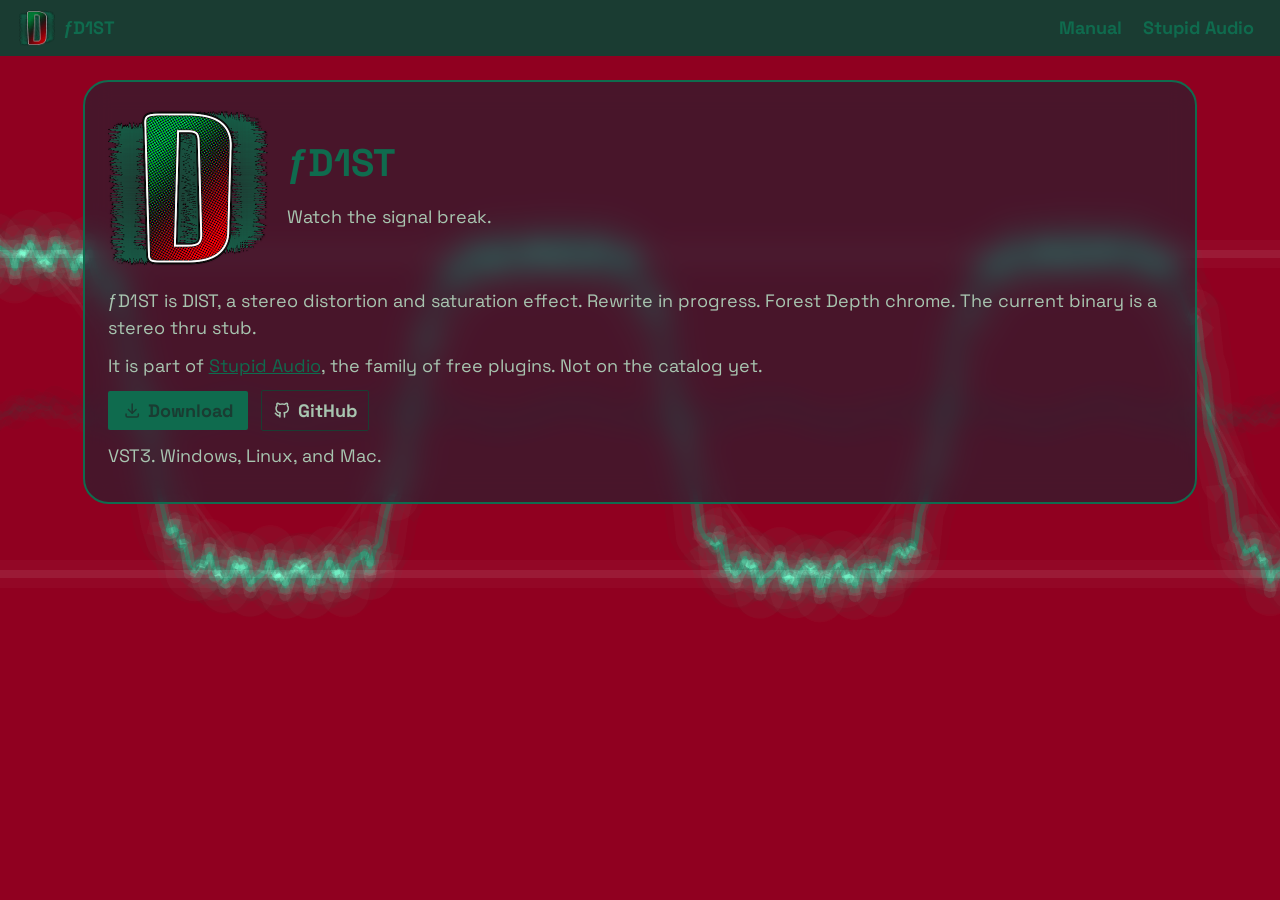
==== commit 0f784398: "reset spec and pages for rewrite - step 0 stub SPEC, strip Path/Focus feature copy  Co-authored-by: " ====
--- a/docs/index.html
+++ b/docs/index.html
@@ -4,11 +4,11 @@
   <meta charset="utf-8">
   <meta name="viewport" content="width=device-width, initial-scale=1">
   <title>&fnof;D1ST — DIST distortion FX</title>
-  <meta name="description" content="&fnof;D1ST is DIST, a stereo distortion and saturation effect. Six lenses, 34 styles, Path, Focus, Motion. Watch the signal break. VST3.">
+  <meta name="description" content="&fnof;D1ST is DIST, a stereo distortion and saturation effect. Rewrite in progress. Watch the signal break. VST3.">
   <meta property="og:type" content="website">
   <meta property="og:site_name" content="Stupid Audio">
   <meta property="og:title" content="&fnof;D1ST — DIST distortion FX">
-  <meta property="og:description" content="&fnof;D1ST is DIST, a stereo distortion and saturation effect. Six lenses, 34 styles, Path, Focus, Motion. Watch the signal break. VST3.">
+  <meta property="og:description" content="&fnof;D1ST is DIST, a stereo distortion and saturation effect. Rewrite in progress. Watch the signal break. VST3.">
   <meta property="og:url" content="https://iamtew.github.io/fD1ST/">
   <meta property="og:image" content="https://iamtew.github.io/fD1ST/ogimage-fD1ST.png">
   <meta property="og:image:width" content="1200">
@@ -26,12 +26,6 @@
       <svg class="icon" aria-hidden="true"><use href="icons.svg#menu"></use></svg>
     </button>
     <nav id="site-nav">
-      <a href="#drive">Drive</a>
-      <a href="#lens">Lens</a>
-      <a href="#cavity">Cavity</a>
-      <a href="#comp">Comp</a>
-      <a href="#clip">Clip</a>
-      <a href="#out">Out</a>
       <a href="docs.html">Manual</a>
       <a href="https://audio.stupid.systems/">Stupid Audio</a>
     </nav>
@@ -46,8 +40,8 @@
           <p class="tag">Watch the signal break.</p>
         </div>
       </div>
-      <p>&fnof;D1ST is DIST, a stereo distortion and saturation effect. Six lenses on a living path, 34 styles, Heat Spread Motion, Superb 32×, linear phase, 48 factory programs.</p>
-      <p>It is part of <a href="https://audio.stupid.systems/">Stupid Audio</a>, the family of free plugins.</p>
+      <p>&fnof;D1ST is DIST, a stereo distortion and saturation effect. Rewrite in progress. Forest Depth chrome. The current binary is a stereo thru stub.</p>
+      <p>It is part of <a href="https://audio.stupid.systems/">Stupid Audio</a>, the family of free plugins. Not on the catalog yet.</p>
       <p class="actions">
         <button type="button" class="download" data-dl-open>
           <svg class="icon" aria-hidden="true"><use href="icons.svg#download"></use></svg>
@@ -60,72 +54,6 @@
       </p>
       <p class="meta">VST3. Windows, Linux, and Mac.</p>
     </div>
-
-    <section id="drive" class="feature">
-      <div>
-        <h2>Drive</h2>
-        <p>Drive is the front of the Path. When you open DIST, Focus lands here: input Drive, Tone, Color, and stereo versus mid/side. This is how hard you shove the whole chain before any lens starts bending the waveform.</p>
-        <p>Drive is linear gain into the first lens. Tone is a tilt around 800 Hz. Color compensation puts the opposite tilt after the shapers so you can add grit without a huge bass or treble swing. The Transfer plot still shows lens 0 in One — that is the actual shaper, even while Drive is focused.</p>
-      </div>
-      <button type="button" class="shot-open" data-shot="drive.png" data-shot-alt="&fnof;D1ST Drive Focus">
-        <img class="shot" src="drive.png" alt="&fnof;D1ST Drive Focus">
-      </button>
-    </section>
-
-    <section id="lens" class="feature">
-      <div>
-        <h2>Lens</h2>
-        <p>A lens is one distortion stage. Click a node on the Path and Focus becomes that lens: On, Mute, Solo, Style, the pre-shaper filter, Drive, Bias, Mix, post EQ, and Ring.</p>
-        <p>Style picks one of 34 waveshapers. The Transfer plot is the I/O curve — sage is dry, emerald is wet — so you can see the signal break. Mix is how much of this lens you keep. One uses a single lens; Stack, Split, Prism, Axis, and Cavity add more.</p>
-      </div>
-      <button type="button" class="shot-open" data-shot="lens.png" data-shot-alt="&fnof;D1ST Lens Focus">
-        <img class="shot" src="lens.png" alt="&fnof;D1ST Lens Focus">
-      </button>
-    </section>
-
-    <section id="cavity" class="feature">
-      <div>
-        <h2>Cavity</h2>
-        <p>Cavity is global delay feedback after the lenses. It is not a full echo product — it is a cavity the grit can ring in. Amount is how much comes back. Time, Sync, and Note set the period. Safe is on by default so the loop does not eat the session.</p>
-        <p>The Path node pulses at the delay period; its size follows Amount. The same compressor knob as Comp sits in this loop, so the repeats breathe with the output. Route Cavity also sends a second lens into the feedback path.</p>
-      </div>
-      <button type="button" class="shot-open" data-shot="cavity.png" data-shot-alt="&fnof;D1ST Cavity Focus">
-        <img class="shot" src="cavity.png" alt="&fnof;D1ST Cavity Focus">
-      </button>
-    </section>
-
-    <section id="comp" class="feature">
-      <div>
-        <h2>Comp</h2>
-        <p>Comp is one amount for two jobs: an output compressor after the cavity, and the compressor inside the cavity loop. One number on purpose, so the repeats breathe with the mix.</p>
-        <p>Threshold is −18 dBFS. Ratio climbs with the knob. Attack is 5 ms, release 80 ms. A 120 Hz high-pass on the detector keeps kicks from pumping the whole mix unless you turn that off. The Path node squeezes in height with gain reduction, so you can see the squeeze without a separate meter.</p>
-      </div>
-      <button type="button" class="shot-open" data-shot="comp.png" data-shot-alt="&fnof;D1ST Comp Focus">
-        <img class="shot" src="comp.png" alt="&fnof;D1ST Comp Focus">
-      </button>
-    </section>
-
-    <section id="clip" class="feature">
-      <div>
-        <h2>Clip</h2>
-        <p>Clip is a hard clip at the rail after Out. No extra knobs. Peaks die here so the host does not see illegal samples from the wreck.</p>
-        <p>Focusing Clip is a reminder, not a workbench. Drive, Mix, and the lenses are the controls. A little softening at the rail keeps the clip from being a digital brick.</p>
-      </div>
-      <button type="button" class="shot-open" data-shot="clip.png" data-shot-alt="&fnof;D1ST Clip Focus">
-        <img class="shot" src="clip.png" alt="&fnof;D1ST Clip Focus">
-      </button>
-    </section>
-
-    <section id="out" class="feature">
-      <div>
-        <h2>Out</h2>
-        <p>Out is the last Path node before the clip rail: Mix, Out, and Blend. Mix is wet/dry after Listen. Out is output level.</p>
-        <p>Blend is how far Stack, Split, Axis, and Cavity lean into the extra lenses. In One it still sits here; it does not invent a second lens. Turn Mix down when you want less grit without changing Drive.</p>
-      </div>
-      <button type="button" class="shot-open" data-shot="out.png" data-shot-alt="&fnof;D1ST Out Focus">
-        <img class="shot" src="out.png" alt="&fnof;D1ST Out Focus">
-      </button>
-    </section>
   </main>
 
   <dialog id="dl" class="dl-dialog" aria-labelledby="dl-title">
